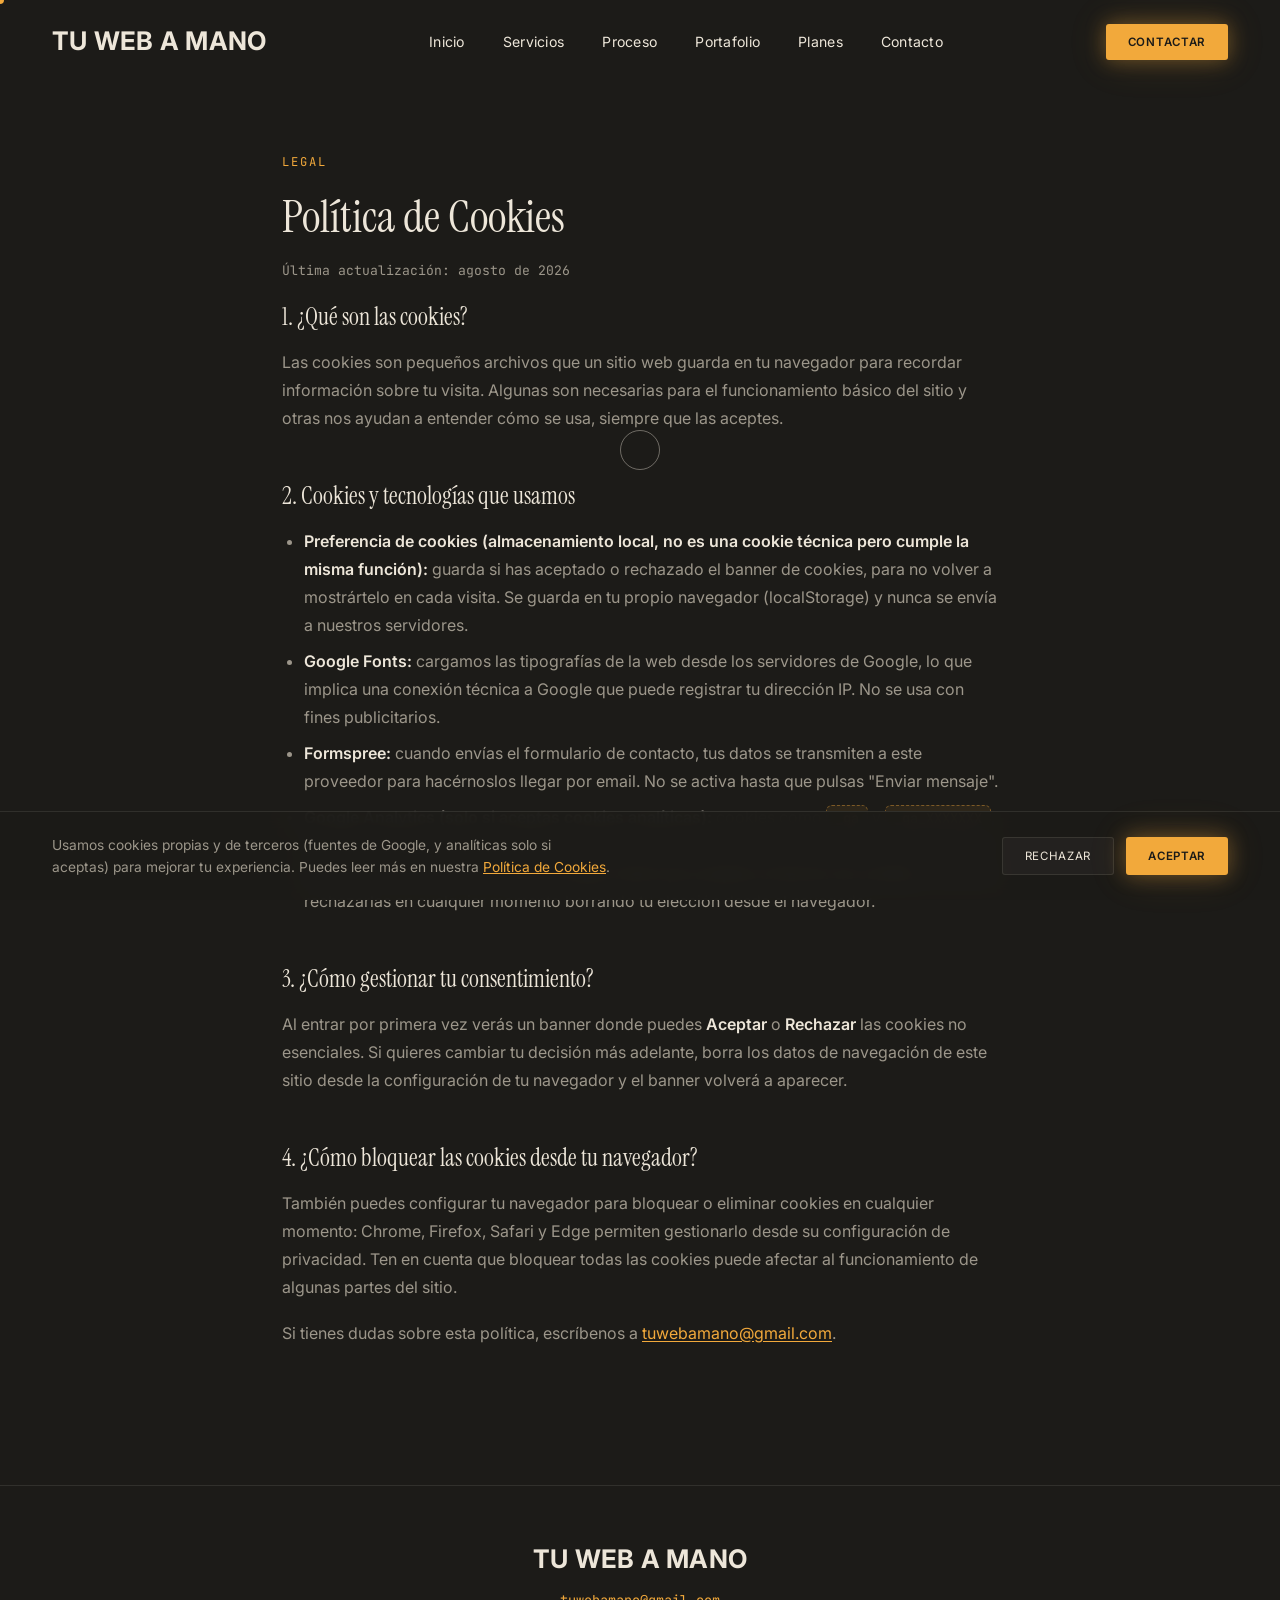
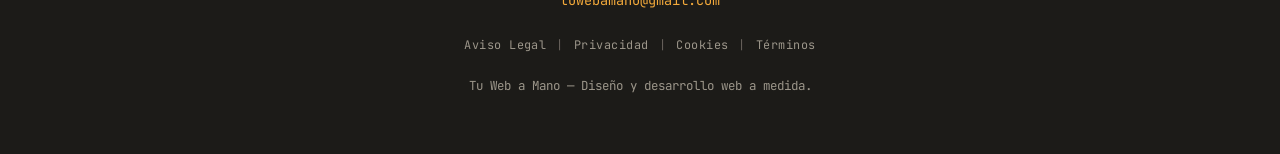
==== cookies.html @ dc3e2852 "Sitio inicial de Tu Web a Mano Landing de la empresa (servicios, planes, portafolio) más las páginas" ====
<!DOCTYPE html>
<html lang="es">
<head>
<meta charset="UTF-8" />
<meta name="viewport" content="width=device-width, initial-scale=1.0" />
<title>Política de Cookies — Tu Web a Mano</title>
<meta name="description" content="Qué cookies y tecnologías similares usa Tu Web a Mano, y cómo puedes gestionar tu consentimiento." />
<meta name="robots" content="noindex" />
<link rel="preconnect" href="https://fonts.googleapis.com" />
<link rel="preconnect" href="https://fonts.gstatic.com" crossorigin />
<link href="https://fonts.googleapis.com/css2?family=Instrument+Serif:ital@0;1&family=Inter:wght@300;400;500;600;700;800;900&family=JetBrains+Mono:wght@400;500&display=swap" rel="stylesheet" />
<link rel="stylesheet" href="style.css" />
</head>
<body>

<div class="cursor-dot" id="cursorDot" aria-hidden="true"></div>
<div class="cursor-ring" id="cursorRing" aria-hidden="true"></div>

<a class="skip-link" href="#main">Saltar al contenido</a>

<header class="navbar" id="navbar">
  <div class="container navbar-inner">
    <a href="index.html" class="logo" data-cursor-magnetic>Tu web a mano</a>

    <nav class="nav-links" id="navLinks">
      <a href="index.html#inicio" class="nav-link">Inicio</a>
      <a href="index.html#servicios" class="nav-link">Servicios</a>
      <a href="index.html#proceso" class="nav-link">Proceso</a>
      <a href="index.html#portfolio" class="nav-link">Portafolio</a>
      <a href="index.html#planes" class="nav-link">Planes</a>
      <a href="index.html#contacto" class="nav-link">Contacto</a>
      <a href="index.html#contacto" class="btn btn-primary btn-small nav-cta-mobile">Contactar</a>
    </nav>

    <a href="index.html#contacto" class="btn btn-primary btn-small nav-cta" data-cursor-magnetic>Contactar</a>

    <button class="menu-toggle" id="menuToggle" aria-label="Abrir menú" aria-expanded="false" aria-controls="navLinks">
      <span></span><span></span><span></span>
    </button>
  </div>
</header>

<main id="main">
  <section class="legal-page">
    <div class="container">
      <span class="legal-eyebrow mono">Legal</span>
      <h1 class="legal-title">Política de Cookies</h1>
      <p class="legal-updated mono">Última actualización: agosto de 2026</p>

      <h2>1. ¿Qué son las cookies?</h2>
      <p>Las cookies son pequeños archivos que un sitio web guarda en tu navegador para recordar información sobre tu visita. Algunas son necesarias para el funcionamiento básico del sitio y otras nos ayudan a entender cómo se usa, siempre que las aceptes.</p>

      <h2>2. Cookies y tecnologías que usamos</h2>
      <ul>
        <li><strong>Preferencia de cookies (almacenamiento local, no es una cookie técnica pero cumple la misma función):</strong> guarda si has aceptado o rechazado el banner de cookies, para no volver a mostrártelo en cada visita. Se guarda en tu propio navegador (localStorage) y nunca se envía a nuestros servidores.</li>
        <li><strong>Google Fonts:</strong> cargamos las tipografías de la web desde los servidores de Google, lo que implica una conexión técnica a Google que puede registrar tu dirección IP. No se usa con fines publicitarios.</li>
        <li><strong>Formspree:</strong> cuando envías el formulario de contacto, tus datos se transmiten a este proveedor para hacérnoslos llegar por email. No se activa hasta que pulsas "Enviar mensaje".</li>
        <li><strong>Google Analytics (solo si aceptas cookies analíticas):</strong> cookies como <span class="legal-placeholder">_ga</span> y <span class="legal-placeholder">_ga_XXXXXXX</span>, con una duración de hasta 2 años, que nos ayudan a entender cuántas visitas recibe la web y qué páginas interesan más. <strong>No se cargan hasta que aceptas el banner de cookies</strong>, y puedes rechazarlas en cualquier momento borrando tu elección desde el navegador.</li>
      </ul>

      <h2>3. ¿Cómo gestionar tu consentimiento?</h2>
      <p>Al entrar por primera vez verás un banner donde puedes <strong>Aceptar</strong> o <strong>Rechazar</strong> las cookies no esenciales. Si quieres cambiar tu decisión más adelante, borra los datos de navegación de este sitio desde la configuración de tu navegador y el banner volverá a aparecer.</p>

      <h2>4. ¿Cómo bloquear las cookies desde tu navegador?</h2>
      <p>También puedes configurar tu navegador para bloquear o eliminar cookies en cualquier momento: Chrome, Firefox, Safari y Edge permiten gestionarlo desde su configuración de privacidad. Ten en cuenta que bloquear todas las cookies puede afectar al funcionamiento de algunas partes del sitio.</p>

      <p>Si tienes dudas sobre esta política, escríbenos a <a href="mailto:tuwebamano@gmail.com">tuwebamano@gmail.com</a>.</p>
    </div>
  </section>
</main>

<footer class="site-footer">
  <div class="container footer-inner">
    <a href="index.html#inicio" class="logo logo-footer">Tu web a mano</a>
    <a href="mailto:tuwebamano@gmail.com" class="mono">tuwebamano@gmail.com</a>
    <nav class="footer-legal mono" aria-label="Legal">
      <a href="legal.html">Aviso Legal</a>
      <a href="privacidad.html">Privacidad</a>
      <a href="cookies.html">Cookies</a>
      <a href="terminos.html">Términos</a>
    </nav>
    <p class="footer-copy mono">Tu Web a Mano — Diseño y desarrollo web a medida.</p>
  </div>
</footer>

<div class="cookie-banner" id="cookieBanner" role="region" aria-label="Aviso de cookies" hidden>
  <div class="cookie-banner-inner">
    <p>Usamos cookies propias y de terceros (fuentes de Google, y analíticas solo si aceptas) para mejorar tu experiencia. Puedes leer más en nuestra <a href="cookies.html">Política de Cookies</a>.</p>
    <div class="cookie-banner-actions">
      <button type="button" class="btn btn-ghost btn-small" id="cookieReject">Rechazar</button>
      <button type="button" class="btn btn-primary btn-small" id="cookieAccept">Aceptar</button>
    </div>
  </div>
</div>

<button class="back-to-top" id="backToTop" aria-label="Volver arriba" data-cursor-magnetic>↑</button>

<script src="script.js"></script>
</body>
</html>
---- style.css ----
/* ============================================================
   TU WEB A MANO — Hoja de estilos
   Paleta de obra: asfalto/carbón oscuro + hueso crudo + acento ámbar de seguridad + óxido
   Tipografía: Archivo Black (título del hero) + Instrument Serif (resto de titulares) + Inter (cuerpo + logo) + JetBrains Mono (datos)
   ============================================================ */

:root {
  --navy: #1C1B18;
  --navy-2: #24221E;
  --navy-3: #2E2B25;
  --bone: #EDE6D9;
  --grey: #9C968A;
  --grey-dim: #66605A;
  --lime: #F2A93B;
  --lime-dim: #D89024;
  --blue: #C1502E;
  --line: rgba(237, 230, 217, 0.1);

  --ink: #17140F;
  --ink-grey: #3A3228;

  --font-display: 'Instrument Serif', Georgia, serif;
  --font-hero: 'Archivo Black', 'Inter', -apple-system, sans-serif;
  --font-sans: 'Inter', -apple-system, 'Segoe UI', sans-serif;
  --font-mono: 'JetBrains Mono', ui-monospace, 'SF Mono', Menlo, Consolas, monospace;

  --container-width: 1240px;
  --ease: cubic-bezier(0.22, 1, 0.36, 1);
  --nav-height: 84px;
}

.liquid-glass {
  background: rgba(237, 230, 217, 0.03);
  background-blend-mode: luminosity;
  backdrop-filter: blur(4px);
  -webkit-backdrop-filter: blur(4px);
  border: none;
  box-shadow: inset 0 1px 1px rgba(237, 230, 217, 0.1);
  position: relative;
  overflow: hidden;
}
.liquid-glass::before {
  content: '';
  position: absolute;
  inset: 0;
  border-radius: inherit;
  padding: 1.4px;
  background: linear-gradient(180deg,
    rgba(237,230,217,0.4) 0%, rgba(237,230,217,0.12) 20%,
    rgba(237,230,217,0) 40%, rgba(237,230,217,0) 60%,
    rgba(242,169,59,0.25) 80%, rgba(242,169,59,0.45) 100%);
  -webkit-mask: linear-gradient(#fff 0 0) content-box, linear-gradient(#fff 0 0);
  -webkit-mask-composite: xor;
  mask-composite: exclude;
  pointer-events: none;
}

.button-glow { box-shadow: 0 0 20px rgba(242,169,59,0.35), 0 0 40px rgba(242,169,59,0.15); }

html.lenis, html.lenis body { height: auto; }
.lenis.lenis-smooth { scroll-behavior: auto !important; }
.lenis.lenis-smooth [data-lenis-prevent] { overscroll-behavior: contain; }
.lenis.lenis-stopped { overflow: hidden; }
.lenis.lenis-scrolling iframe { pointer-events: none; }

*, *::before, *::after { box-sizing: border-box; }
html { scroll-behavior: smooth; background: var(--navy); }
body {
  margin: 0;
  font-family: var(--font-sans);
  color: var(--bone);
  background: var(--navy);
  overflow-x: hidden;
  -webkit-font-smoothing: antialiased;
}
img { max-width: 100%; display: block; }
a { color: inherit; text-decoration: none; }
button { font-family: inherit; cursor: pointer; background: none; border: none; color: inherit; padding: 0; }
h1, h2, h3, p { margin: 0; }
input, select, textarea { font-family: inherit; font-size: 1rem; }
.mono { font-family: var(--font-mono); }

.container { width: 100%; max-width: var(--container-width); margin: 0 auto; padding: 0 32px; }

.skip-link { position: absolute; left: -9999px; top: 0; background: var(--lime); color: var(--navy); padding: 12px 20px; z-index: 3000; }
.skip-link:focus { left: 16px; top: 16px; }

html.custom-cursor-active, html.custom-cursor-active a, html.custom-cursor-active button { cursor: none; }
.cursor-dot, .cursor-ring { position: fixed; top: 0; left: 0; z-index: 4000; pointer-events: none; border-radius: 50%; transform: translate(-50%, -50%); opacity: 0; transition: opacity 0.3s var(--ease); }
.cursor-dot { width: 8px; height: 8px; background: var(--lime); }
.cursor-ring { width: 40px; height: 40px; border: 1px solid rgba(237,230,217,0.4); transition: width 0.3s var(--ease), height 0.3s var(--ease), border-color 0.3s var(--ease), opacity 0.3s var(--ease), background-color 0.3s var(--ease); }
html.custom-cursor-active .cursor-dot, html.custom-cursor-active .cursor-ring { opacity: 1; }
.cursor-ring.is-magnetic { width: 70px; height: 70px; background: rgba(242,169,59,0.14); border-color: var(--lime); }

[data-reveal] { opacity: 0; transform: translateY(28px); transition: opacity 0.9s var(--ease), transform 0.9s var(--ease); }
[data-reveal].is-visible { opacity: 1; transform: translateY(0); }
[data-reveal-delay="1"] { transition-delay: 0.12s; }
[data-reveal-delay="2"] { transition-delay: 0.24s; }
[data-reveal-delay="3"] { transition-delay: 0.36s; }

.section-eyebrow { display: inline-block; font-size: 0.76rem; font-weight: 700; letter-spacing: 0.16em; text-transform: uppercase; color: var(--lime); margin-bottom: 18px; }
.section-title { font-family: var(--font-sans); font-weight: 800; font-size: clamp(2.1rem, 4.2vw, 3rem); line-height: 1.15; letter-spacing: -0.02em; }
.section-body { font-size: 1.02rem; line-height: 1.75; color: var(--grey); max-width: 46ch; margin-top: 18px; }
.section-header { max-width: 640px; margin-bottom: 60px; }

.btn { display: inline-flex; align-items: center; justify-content: center; gap: 8px; padding: 16px 34px; font-size: 0.82rem; letter-spacing: 0.06em; text-transform: uppercase; border-radius: 3px; transition: transform 0.5s var(--ease), background-color 0.4s var(--ease), color 0.4s var(--ease), border-color 0.4s var(--ease); white-space: nowrap; }
.btn-small { padding: 11px 22px; font-size: 0.72rem; }
.btn-primary { background: var(--lime); color: var(--navy); font-weight: 600; box-shadow: 0 0 20px rgba(242,169,59,0.35), 0 0 40px rgba(242,169,59,0.15); }
.btn-primary:hover { background: var(--bone); transform: translateY(-2px); }
.btn-outline { border: 1px solid rgba(23, 20, 15, 0.22); color: var(--ink); background: rgba(23, 20, 15, 0.05); backdrop-filter: blur(4px); -webkit-backdrop-filter: blur(4px); box-shadow: inset 0 1px 1px rgba(255, 255, 255, 0.6); }
.btn-outline:hover { border-color: var(--ink); transform: translateY(-2px); }
.btn-ghost { border: 1px solid var(--line); color: var(--bone); background: rgba(237, 230, 217, 0.04); }
.btn-ghost:hover { border-color: var(--bone); background: rgba(237, 230, 217, 0.08); transform: translateY(-2px); }

/* ============================================================
   NAVBAR
   ============================================================ */
.navbar { position: fixed; top: 0; left: 0; right: 0; z-index: 900; height: var(--nav-height); display: flex; align-items: center; background: transparent; transition: background-color 0.5s var(--ease), backdrop-filter 0.5s var(--ease), height 0.4s var(--ease), border-color 0.5s var(--ease); border-bottom: 1px solid transparent; }
.navbar.scrolled { height: 68px; background: rgba(28, 27, 24, 0.82); backdrop-filter: blur(14px); -webkit-backdrop-filter: blur(14px); border-color: var(--line); }
.navbar-inner { display: flex; align-items: center; justify-content: space-between; width: 100%; }
.logo { font-weight: 700; font-size: 1.6rem; letter-spacing: 0.01em; text-transform: uppercase; color: var(--bone); display: flex; flex-direction: column; line-height: 1.05; }
.logo span { color: var(--lime); font-size: 0.8em; }

.nav-links { display: flex; align-items: center; gap: 38px; }
.nav-link { font-size: 0.88rem; letter-spacing: 0.02em; color: var(--bone); position: relative; padding: 6px 0; }
.nav-link::after { content: ""; position: absolute; left: 0; bottom: 0; width: 0; height: 1px; background: var(--lime); transition: width 0.4s var(--ease); }
.nav-link:hover::after { width: 100%; }
.nav-cta-mobile { display: none; }

.menu-toggle { display: none; flex-direction: column; justify-content: center; gap: 6px; width: 32px; height: 32px; z-index: 1100; }
.menu-toggle span { display: block; width: 100%; height: 1.5px; background: var(--bone); transition: transform 0.4s var(--ease), opacity 0.3s var(--ease); }
.menu-toggle.active span:nth-child(1) { transform: translateY(7.5px) rotate(45deg); }
.menu-toggle.active span:nth-child(2) { opacity: 0; }
.menu-toggle.active span:nth-child(3) { transform: translateY(-7.5px) rotate(-45deg); }

/* ============================================================
   HERO
   ============================================================ */
.hero { position: relative; height: 100svh; min-height: 640px; display: flex; align-items: center; overflow: hidden; }
.hero-fallback-bg { position: absolute; inset: 0; z-index: 0; background: radial-gradient(circle at 72% 28%, #3A3226 0%, var(--navy) 65%); }
.hero-photo {
  position: absolute;
  inset: 0;
  z-index: 1;
  background-image: url('assets/images/hero-obra-web.png');
  background-size: cover;
  background-position: 80% center;
}
.hero-photo-blur {
  position: absolute;
  inset: 0;
  z-index: 2;
  backdrop-filter: blur(22px);
  -webkit-backdrop-filter: blur(22px);
  background: linear-gradient(90deg, rgba(231,225,210,0.92) 0%, rgba(231,225,210,0.76) 34%, rgba(231,225,210,0.32) 56%, rgba(231,225,210,0) 74%);
  -webkit-mask-image: linear-gradient(90deg, #000 0%, #000 42%, transparent 70%);
  mask-image: linear-gradient(90deg, #000 0%, #000 42%, transparent 70%);
}
.hero-vignette { position: absolute; inset: 0; z-index: 4; background: linear-gradient(180deg, rgba(28,27,24,0.4) 0%, rgba(28,27,24,0.08) 40%, rgba(28,27,24,0.78) 100%); }
.hero-content { position: relative; z-index: 5; max-width: 760px; margin: 0 0 0 clamp(0px, 6vw, 90px); }
.eyebrow { font-size: 0.8rem; letter-spacing: 0.2em; text-transform: uppercase; color: var(--blue); margin-bottom: 26px; }
.hero-title { font-family: var(--font-hero); font-weight: 400; font-size: clamp(2.5rem, 6.4vw, 4.9rem); line-height: 1.08; letter-spacing: -0.01em; color: var(--ink); }
.hero-subtitle { font-size: 1.12rem; line-height: 1.7; max-width: 46ch; color: var(--ink-grey); margin: 26px 0 40px; }
.hero-actions { display: flex; gap: 18px; flex-wrap: wrap; }

.scroll-hint { position: absolute; bottom: 36px; left: 50%; transform: translateX(-50%); z-index: 3; width: 30px; height: 46px; border: 1px solid rgba(237,230,217,0.35); border-radius: 20px; }
.scroll-hint span { display: block; width: 4px; height: 8px; margin: 8px auto 0; background: var(--lime); border-radius: 2px; animation: scrollHint 1.8s ease-in-out infinite; }
@keyframes scrollHint { 0% { transform: translateY(0); opacity: 1; } 100% { transform: translateY(16px); opacity: 0; } }

/* ============================================================
   MANIFIESTO — sección con gradiente y parallax (blobs)
   ============================================================ */
.manifesto {
  position: relative;
  height: 100svh;
  min-height: 560px;
  display: flex;
  align-items: center;
  justify-content: center;
  overflow: hidden;
  background: linear-gradient(180deg, #0D0B08 0%, #2A2118 22%, #6B4023 48%, #F2A93B 68%, #2A2118 88%, var(--navy) 100%);
}
.manifesto-glow {
  position: absolute;
  top: 0;
  left: 50%;
  width: min(1100px, 92vw);
  height: 320px;
  background: radial-gradient(ellipse at center, rgba(237,230,217,0.55) 0%, rgba(242,169,59,0.3) 40%, rgba(193,80,46,0.15) 68%, transparent 100%);
  filter: blur(50px);
  z-index: 1;
  pointer-events: none;
  will-change: transform;
  transform: translate3d(-50%, 120px, 0);
}
.manifesto-blob {
  position: absolute;
  z-index: 2;
  width: 480px;
  height: 480px;
  border-radius: 42% 58% 65% 35% / 45% 40% 60% 55%;
  filter: blur(8px);
  pointer-events: none;
  will-change: transform, opacity;
  opacity: 0;
}
.manifesto-blob--left {
  left: -140px;
  bottom: 6%;
  background: radial-gradient(circle at 35% 30%, rgba(242,169,59,0.5), rgba(28,27,24,0) 70%);
  transform: translate3d(-200px, 0, 0);
}
.manifesto-blob--right {
  right: -140px;
  bottom: 12%;
  background: radial-gradient(circle at 65% 35%, rgba(193,80,46,0.45), rgba(28,27,24,0) 70%);
  transform: translate3d(200px, 0, 0);
}
.manifesto-content { position: relative; z-index: 4; text-align: center; max-width: 860px; padding: 0 24px; }
.manifesto-quote { color: var(--bone); font-style: italic; font-size: clamp(1.3rem, 3.2vw, 2.6rem); line-height: 1.5; }
.manifesto-attribution { margin-top: 28px; color: rgba(237,230,217,0.8); font-size: 0.9rem; letter-spacing: 0.08em; }

@media (max-width: 720px) {
  .manifesto-blob { display: none; }
}

/* ============================================================
   SERVICIOS
   ============================================================ */
.services { position: relative; padding: 150px 0; background: var(--navy); overflow: hidden; }
.services .container { position: relative; z-index: 1; }
.services-grid { display: grid; grid-template-columns: repeat(4, 1fr); gap: 22px; perspective: 1400px; }
.service-card { position: relative; padding: 32px 26px; border-radius: 6px; border: 1px solid var(--line); transform-style: preserve-3d; will-change: transform; transition: transform 0.35s var(--ease), border-color 0.35s var(--ease); }
.service-card:hover { border-color: rgba(242,169,59,0.45); }
.section-canvas { position: absolute; inset: 0; width: 100%; height: 100%; z-index: 0; opacity: 0.55; pointer-events: none; }
.service-icon { display: block; width: 30px; height: 30px; color: var(--lime); margin-bottom: 20px; }
.service-card h3 { font-family: var(--font-sans); font-size: 1.2rem; font-weight: 700; letter-spacing: -0.01em; margin-bottom: 12px; }
.service-card p { font-size: 0.92rem; line-height: 1.6; color: var(--grey); }

/* ============================================================
   PROCESO
   ============================================================ */
.process { position: relative; padding: 150px 0; background: var(--navy-2); overflow: hidden; }
.process .container { position: relative; z-index: 1; }
.process-line { position: relative; display: grid; grid-template-columns: repeat(4, 1fr); gap: 40px; padding-top: 50px; }
.process-line-track, .process-line-fill { position: absolute; top: 0; left: 0; height: 2px; width: 100%; }
.process-line-track { background: var(--line); }
.process-line-fill { background: var(--lime); width: 0%; transition: width 0.2s linear; }
.process-number { font-family: var(--font-display); font-style: italic; font-weight: 400; font-size: 1.9rem; color: var(--blue); display: block; margin-bottom: 16px; }
.process-item h3 { font-family: var(--font-sans); font-size: 1.15rem; font-weight: 700; letter-spacing: -0.01em; margin-bottom: 10px; }
.process-item p { color: var(--grey); line-height: 1.6; font-size: 0.92rem; }

/* ============================================================
   PORTFOLIO — carrusel cilíndrico, se gira con el scroll
   ============================================================ */
.portfolio { padding: 150px 0 60px; background: var(--navy); }
.portfolio-stage { position: relative; height: 400px; perspective: 1800px; display: flex; align-items: center; justify-content: center; touch-action: pan-y; user-select: none; overflow: hidden; }
.portfolio-stage:focus-visible { outline: 2px solid var(--lime); outline-offset: -2px; }
.portfolio-track { position: relative; width: 100%; height: 100%; transform-style: preserve-3d; }

.portfolio-nav {
  position: absolute;
  top: 50%;
  z-index: 200;
  width: 46px;
  height: 46px;
  display: flex;
  align-items: center;
  justify-content: center;
  border-radius: 50%;
  border: 1px solid var(--line);
  background: rgba(28, 27, 24, 0.55);
  backdrop-filter: blur(6px);
  -webkit-backdrop-filter: blur(6px);
  color: var(--bone);
  font-size: 1.6rem;
  line-height: 1;
  transition: border-color 0.3s var(--ease), background-color 0.3s var(--ease), transform 0.3s var(--ease);
}
.portfolio-nav:hover { border-color: var(--lime); background: rgba(28, 27, 24, 0.8); }
.portfolio-nav:focus-visible { outline: 2px solid var(--lime); outline-offset: 2px; }
.portfolio-nav--prev { left: 18px; transform: translateY(-50%); }
.portfolio-nav--next { right: 18px; transform: translateY(-50%); }
.portfolio-nav--prev:hover { transform: translateY(-50%) translateX(-2px); }
.portfolio-nav--next:hover { transform: translateY(-50%) translateX(2px); }

@media (max-width: 720px) {
  .portfolio-nav { width: 40px; height: 40px; font-size: 1.3rem; }
  .portfolio-nav--prev { left: 6px; }
  .portfolio-nav--next { right: 6px; }
}
.portfolio-card {
  position: absolute; top: 50%; left: 50%;
  width: 360px; height: 280px;
  margin: -140px 0 0 -180px;
  border-radius: 8px; overflow: hidden;
  border: 1px solid var(--line);
  background: var(--navy-2);
  will-change: transform, opacity;
  transition: filter 0.3s var(--ease);
}
.portfolio-media { display: block; width: 100%; height: 205px; overflow: hidden; background: var(--navy-3); cursor: pointer; }
.portfolio-media img { width: 100%; height: 100%; object-fit: cover; object-position: top; pointer-events: none; transition: transform 0.6s var(--ease); }
.portfolio-media:hover img { transform: scale(1.14); }
.portfolio-media--empty { display: flex; align-items: center; justify-content: center; border-bottom: 1px dashed var(--line); cursor: default; }
.portfolio-card--empty .portfolio-media { border: 1px dashed var(--line); background: transparent; }
.portfolio-plus { font-family: var(--font-display); font-size: 2.4rem; color: var(--grey-dim); }
.portfolio-info { padding: 16px 20px; }
.portfolio-info h3 { font-family: var(--font-sans); font-size: 1.05rem; font-weight: 700; letter-spacing: -0.01em; }
.portfolio-info p { color: var(--blue); font-size: 0.72rem; margin-top: 6px; letter-spacing: 0.04em; }
.portfolio-card--empty .portfolio-info p { color: var(--grey-dim); }

/* ============================================================
   PLANES — paneles neonizados
   ============================================================ */
.plans { padding: 150px 0; background: var(--navy-2); }
.plans-grid { display: grid; grid-template-columns: repeat(3, 1fr); gap: 30px; align-items: stretch; }

.plan-card {
  position: relative;
  display: flex;
  flex-direction: column;
  align-items: center;
  text-align: center;
  padding: 48px 32px 36px;
  border-radius: 10px;
  border: 1px solid var(--line);
  background: var(--navy-3);
  box-shadow: 0 0 24px rgba(242, 169, 59, 0.1), 0 0 60px rgba(242, 169, 59, 0.04), inset 0 1px 1px rgba(237, 230, 217, 0.05);
  transition: transform 0.4s var(--ease), box-shadow 0.4s var(--ease), border-color 0.4s var(--ease);
}
.plan-card:hover { transform: translateY(-6px); border-color: rgba(242, 169, 59, 0.4); box-shadow: 0 0 30px rgba(242, 169, 59, 0.25), 0 0 70px rgba(242, 169, 59, 0.1), inset 0 1px 1px rgba(237, 230, 217, 0.08); }

.plan-card--featured {
  border-color: rgba(242, 169, 59, 0.55);
  box-shadow: 0 0 40px rgba(242, 169, 59, 0.35), 0 0 90px rgba(242, 169, 59, 0.15), inset 0 1px 1px rgba(237, 230, 217, 0.08);
  animation: neonPulse 3.2s ease-in-out infinite;
  z-index: 1;
}
.plan-card--featured:hover { transform: translateY(-6px) scale(1.02); }
@keyframes neonPulse {
  0%, 100% { box-shadow: 0 0 40px rgba(242, 169, 59, 0.35), 0 0 90px rgba(242, 169, 59, 0.15), inset 0 1px 1px rgba(237, 230, 217, 0.08); }
  50% { box-shadow: 0 0 55px rgba(242, 169, 59, 0.55), 0 0 110px rgba(242, 169, 59, 0.25), inset 0 1px 1px rgba(237, 230, 217, 0.1); }
}

.plan-badge { position: absolute; top: -13px; left: 50%; transform: translateX(-50%); background: var(--lime); color: var(--navy); font-size: 0.68rem; font-weight: 600; letter-spacing: 0.08em; text-transform: uppercase; padding: 6px 16px; border-radius: 20px; box-shadow: 0 0 20px rgba(242, 169, 59, 0.5); }

.plan-price { font-family: var(--font-display); font-size: clamp(2.6rem, 4.4vw, 3.4rem); font-weight: 400; color: var(--bone); line-height: 1; }
.plan-price-from { display: block; font-family: var(--font-sans); font-size: 0.78rem; letter-spacing: 0.04em; color: var(--grey); margin-bottom: 6px; }
.plan-price-currency { font-size: 0.42em; vertical-align: top; margin-right: 2px; color: var(--lime); }
.plan-price-suffix { display: block; font-family: var(--font-sans); font-size: 0.78rem; letter-spacing: 0.04em; color: var(--grey); margin-top: 10px; }
.plan-price-monthly { font-family: var(--font-sans); font-size: 0.9rem; font-weight: 700; color: var(--lime); margin-top: 10px; }
.plan-price-monthly span { display: block; font-size: 0.72rem; font-weight: 400; letter-spacing: 0.04em; color: var(--grey); margin-top: 2px; }

.plan-name { font-family: var(--font-sans); font-weight: 800; letter-spacing: -0.01em; font-size: 1.6rem; margin: 18px 0 30px; }

.plan-features { list-style: none; margin: 0 0 36px; padding: 0; display: flex; flex-direction: column; gap: 14px; text-align: left; width: 100%; }
.plan-features li { position: relative; padding-left: 26px; font-size: 0.92rem; line-height: 1.5; color: var(--grey); }
.plan-features li::before { content: '◆'; position: absolute; left: 0; top: 0; color: var(--lime); font-size: 0.7rem; }

.plan-cta { width: 100%; margin-top: auto; }

@media (max-width: 960px) {
  .plans-grid { grid-template-columns: 1fr; max-width: 420px; margin: 0 auto; }
  .plan-card--featured { transform: none; }
}

/* ============================================================
   CONTACTO
   ============================================================ */
.contact { padding: 150px 0; background: var(--navy-2); }
.contact-grid { display: grid; grid-template-columns: 0.8fr 1.2fr; gap: 90px; }
.contact-email { display: inline-block; margin-top: 30px; font-size: 1.05rem; color: var(--lime); border-bottom: 1px solid transparent; transition: border-color 0.3s var(--ease); }
.contact-email:hover { border-color: var(--lime); }
.contact-form { display: flex; flex-direction: column; gap: 22px; }
.form-row { display: grid; grid-template-columns: 1fr 1fr; gap: 22px; }
.form-field { display: flex; flex-direction: column; gap: 8px; position: relative; }
.form-field label { font-size: 0.76rem; letter-spacing: 0.06em; text-transform: uppercase; color: var(--grey); }
.form-field input, .form-field select, .form-field textarea { border: none; border-bottom: 1px solid var(--line); background: transparent; padding: 10px 2px; color: var(--bone); transition: border-color 0.3s var(--ease); }
.form-field select option { background: var(--navy-2); color: var(--bone); }
.form-field input:focus, .form-field select:focus, .form-field textarea:focus { outline: none; border-color: var(--lime); }
.form-field textarea { resize: vertical; min-height: 90px; }
.form-field.has-error input, .form-field.has-error select, .form-field.has-error textarea { border-color: #FF6A5A; }
.form-error { font-size: 0.74rem; color: #FF6A5A; min-height: 14px; }

.btn-submit { position: relative; margin-top: 8px; align-self: flex-start; }
.btn-submit .btn-spinner { display: none; width: 16px; height: 16px; border: 2px solid rgba(28,27,24,0.3); border-top-color: var(--navy); border-radius: 50%; animation: spin 0.7s linear infinite; }
.btn-submit.is-loading .btn-label { opacity: 0.6; }
.btn-submit.is-loading .btn-spinner { display: inline-block; }
.btn-submit:disabled { cursor: default; }
@keyframes spin { to { transform: rotate(360deg); } }

.form-status { font-size: 0.88rem; min-height: 20px; }
.form-status.success { color: var(--lime); }
.form-status.error { color: #FF6A5A; }

/* ============================================================
   FOOTER
   ============================================================ */
.site-footer { background: var(--navy); border-top: 1px solid var(--line); padding: 60px 0; text-align: center; }
.footer-inner { display: flex; flex-direction: column; align-items: center; gap: 10px; }
.logo-footer { margin-bottom: 8px; }
.site-footer a.mono { color: var(--lime); font-size: 0.85rem; }
.footer-legal { display: flex; flex-wrap: wrap; justify-content: center; align-items: center; gap: 10px; margin-top: 18px; }
.footer-legal a { color: var(--grey); font-size: 0.74rem; letter-spacing: 0.04em; transition: color 0.3s var(--ease); }
.footer-legal a:hover { color: var(--bone); }
.footer-legal a:not(:last-child)::after { content: '|'; margin-left: 10px; color: var(--grey-dim); }
.footer-copy { color: var(--grey); margin-top: 14px; font-size: 0.78rem; }

.back-to-top { position: fixed; right: 28px; bottom: 28px; width: 46px; height: 46px; border-radius: 50%; background: var(--lime); color: var(--navy); font-size: 1.1rem; z-index: 850; opacity: 0; visibility: hidden; transform: translateY(10px); transition: opacity 0.4s var(--ease), transform 0.4s var(--ease), visibility 0.4s var(--ease); }
.back-to-top.visible { opacity: 1; visibility: visible; transform: translateY(0); }

/* ============================================================
   COOKIE BANNER
   ============================================================ */
.cookie-banner { position: fixed; left: 0; right: 0; bottom: 0; z-index: 3500; background: rgba(28, 27, 24, 0.97); backdrop-filter: blur(10px); -webkit-backdrop-filter: blur(10px); border-top: 1px solid var(--line); transform: translateY(100%); transition: transform 0.5s var(--ease); }
.cookie-banner.is-visible { transform: translateY(0); }
.cookie-banner-inner { max-width: var(--container-width); margin: 0 auto; padding: 22px 32px; display: flex; flex-wrap: wrap; align-items: center; justify-content: space-between; gap: 18px; }
.cookie-banner-inner p { color: var(--grey); font-size: 0.86rem; line-height: 1.6; max-width: 62ch; margin: 0; }
.cookie-banner-inner a { color: var(--lime); text-decoration: underline; }
.cookie-banner-actions { display: flex; gap: 12px; flex-shrink: 0; }

@media (max-width: 720px) {
  .cookie-banner-inner { padding: 18px 22px; flex-direction: column; align-items: stretch; }
  .cookie-banner-actions { justify-content: stretch; }
  .cookie-banner-actions .btn { flex: 1; }
}

/* ============================================================
   RESPONSIVE
   ============================================================ */
@media (max-width: 960px) {
  .contact-grid { grid-template-columns: 1fr; }
  .services-grid { grid-template-columns: repeat(2, 1fr); }
  .process-line { grid-template-columns: 1fr 1fr; gap: 48px; }
  .portfolio-card { width: 275px; height: 245px; margin: -123px 0 0 -138px; }
  .portfolio-media { height: 155px; }
}

@media (max-width: 720px) {
  :root { --nav-height: 72px; }
  .container { padding: 0 22px; }
  html.custom-cursor-active, html.custom-cursor-active a, html.custom-cursor-active button { cursor: auto; }
  .cursor-dot, .cursor-ring { display: none; }

  .nav-links { position: fixed; inset: 0; flex-direction: column; justify-content: center; gap: 34px; background: var(--navy); transform: translateX(100%); transition: transform 0.5s var(--ease); }
  .nav-links.open { transform: translateX(0); }
  .nav-link { font-size: 1.3rem; }
  .nav-cta { display: none; }
  .nav-cta-mobile { display: inline-flex; margin-top: 10px; }
  .menu-toggle { display: flex; }

  .hero-content { max-width: 100%; margin-left: 0; }
  .hero-photo { background-position: 68% center; }
  .hero-photo-blur {
    background: linear-gradient(180deg, rgba(231,225,210,0.94) 0%, rgba(231,225,210,0.78) 46%, rgba(231,225,210,0.34) 68%, rgba(231,225,210,0) 88%);
    -webkit-mask-image: linear-gradient(180deg, #000 0%, #000 52%, transparent 82%);
    mask-image: linear-gradient(180deg, #000 0%, #000 52%, transparent 82%);
  }

  .services, .process, .portfolio, .plans, .contact { padding: 90px 0; }
  .services-grid { grid-template-columns: 1fr; }
  .process-line { grid-template-columns: 1fr; gap: 48px; }
  .process-line-track, .process-line-fill { width: 2px; height: 100%; top: 0; left: 0; }
  .form-row { grid-template-columns: 1fr; }

  .portfolio-stage { height: 350px; }
  .portfolio-card { width: 225px; height: 220px; margin: -110px 0 0 -113px; }
  .portfolio-media { height: 130px; }
}

@media (prefers-reduced-motion: reduce) {
  html { scroll-behavior: auto; }
  *, *::before, *::after { animation-duration: 0.001ms !important; animation-iteration-count: 1 !important; transition-duration: 0.001ms !important; }
  [data-reveal] { opacity: 1; transform: none; }
  .cursor-dot, .cursor-ring { display: none; }
}

/* ============================================================
   PÁGINAS LEGALES
   ============================================================ */
.legal-page { padding: calc(var(--nav-height) + 70px) 0 120px; background: var(--navy); min-height: 100vh; }
.legal-page .container { max-width: 780px; }
.legal-eyebrow { display: block; font-size: 0.76rem; letter-spacing: 0.16em; text-transform: uppercase; color: var(--lime); margin-bottom: 18px; }
.legal-title { font-family: var(--font-display); font-weight: 400; font-size: clamp(2rem, 4vw, 2.8rem); margin-bottom: 14px; }
.legal-updated { color: var(--grey); font-size: 0.82rem; margin-bottom: 56px; }
.legal-page h2 { font-family: var(--font-display); font-weight: 400; font-size: 1.5rem; margin: 48px 0 16px; }
.legal-page h2:first-of-type { margin-top: 0; }
.legal-page p { color: var(--grey); line-height: 1.75; margin-bottom: 18px; }
.legal-page ul { color: var(--grey); line-height: 1.75; margin: 0 0 18px; padding-left: 22px; }
.legal-page li { margin-bottom: 8px; }
.legal-page a { color: var(--lime); text-decoration: underline; text-underline-offset: 2px; }
.legal-page strong { color: var(--bone); font-weight: 600; }
.legal-placeholder { background: rgba(242, 169, 59, 0.08); border: 1px dashed rgba(242, 169, 59, 0.4); border-radius: 6px; padding: 3px 8px; color: var(--lime); font-family: var(--font-mono); font-size: 0.85em; }
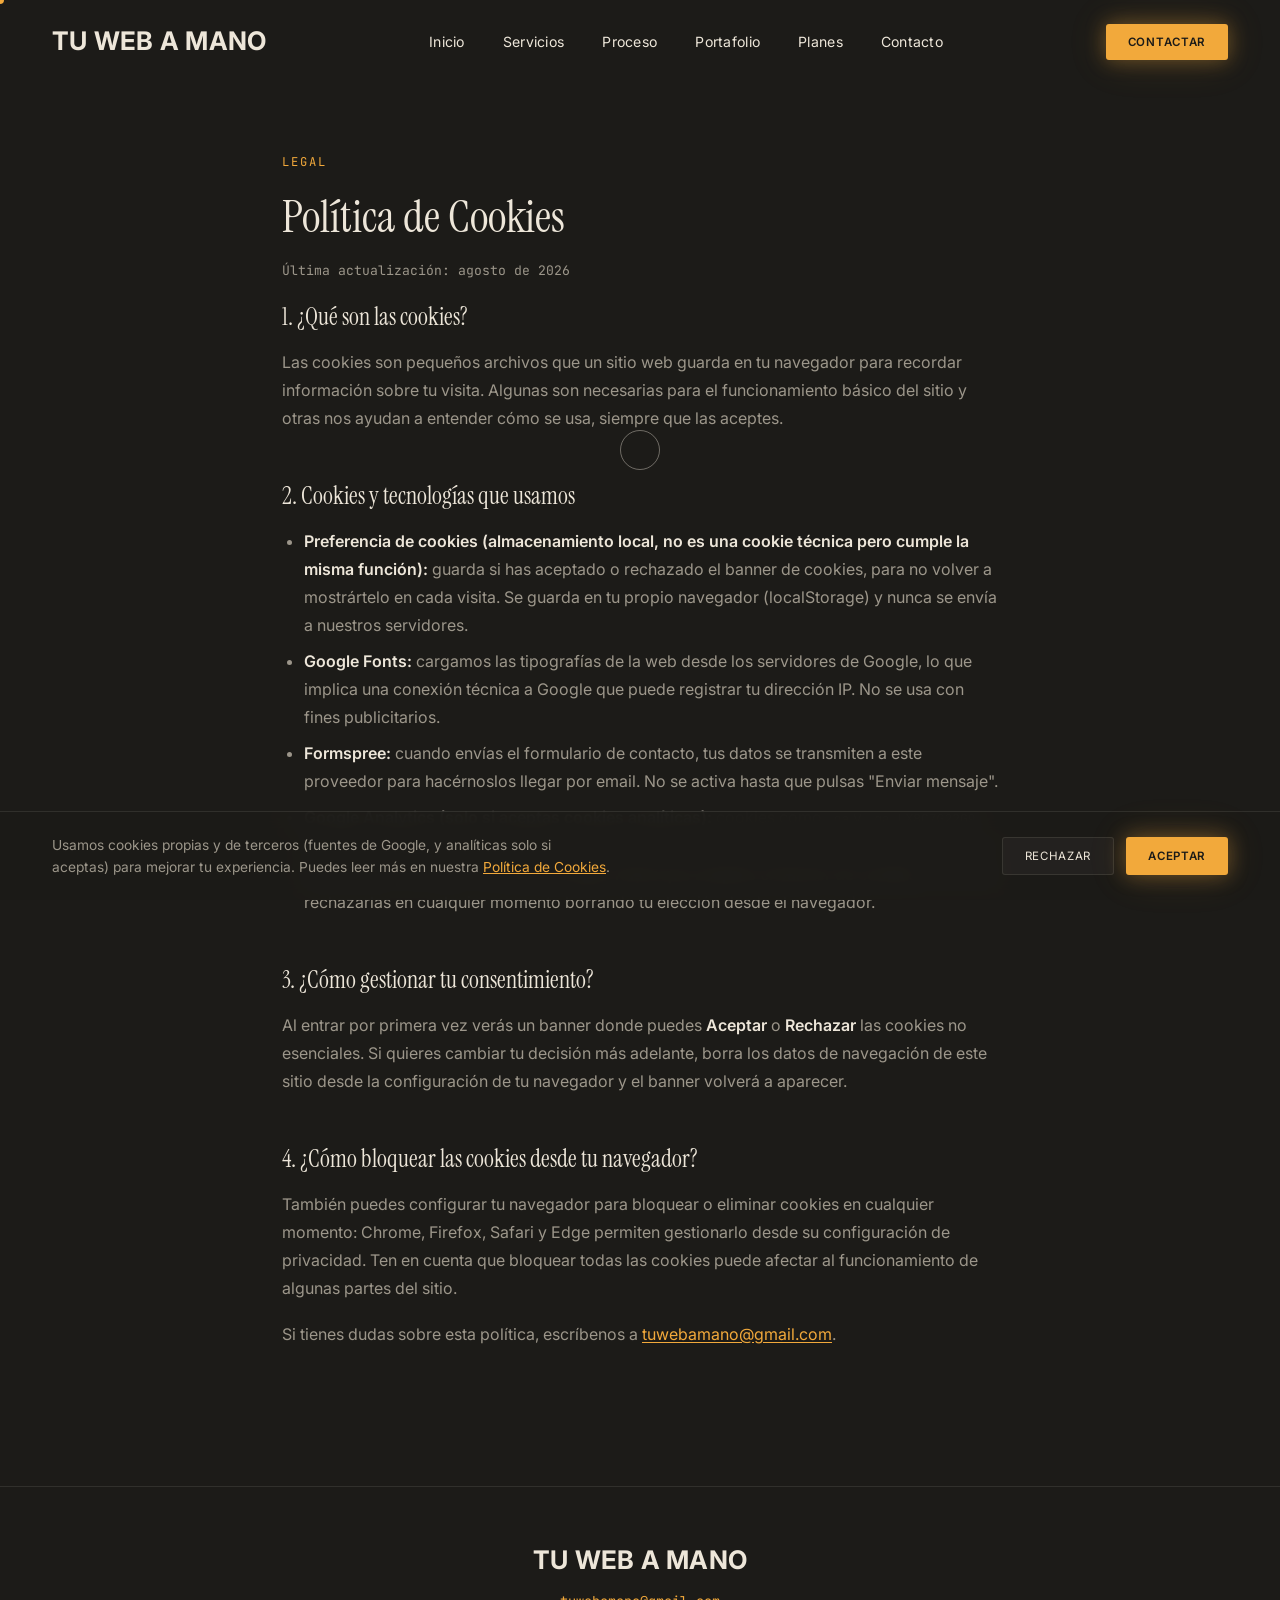
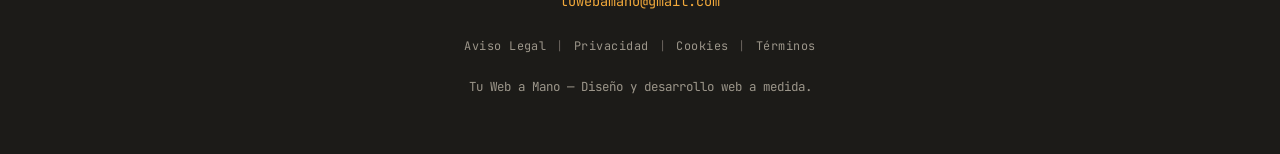
==== commit 35c8cc48: "Añade botón flotante de WhatsApp, activa Google Analytics, completa datos legales y ajusta selector " ====
--- a/cookies.html
+++ b/cookies.html
@@ -55,7 +55,7 @@
         <li><strong>Preferencia de cookies (almacenamiento local, no es una cookie técnica pero cumple la misma función):</strong> guarda si has aceptado o rechazado el banner de cookies, para no volver a mostrártelo en cada visita. Se guarda en tu propio navegador (localStorage) y nunca se envía a nuestros servidores.</li>
         <li><strong>Google Fonts:</strong> cargamos las tipografías de la web desde los servidores de Google, lo que implica una conexión técnica a Google que puede registrar tu dirección IP. No se usa con fines publicitarios.</li>
         <li><strong>Formspree:</strong> cuando envías el formulario de contacto, tus datos se transmiten a este proveedor para hacérnoslos llegar por email. No se activa hasta que pulsas "Enviar mensaje".</li>
-        <li><strong>Google Analytics (solo si aceptas cookies analíticas):</strong> cookies como <span class="legal-placeholder">_ga</span> y <span class="legal-placeholder">_ga_XXXXXXX</span>, con una duración de hasta 2 años, que nos ayudan a entender cuántas visitas recibe la web y qué páginas interesan más. <strong>No se cargan hasta que aceptas el banner de cookies</strong>, y puedes rechazarlas en cualquier momento borrando tu elección desde el navegador.</li>
+        <li><strong>Google Analytics (solo si aceptas cookies analíticas):</strong> cookies como <code>_ga</code> y <code>_ga_LX8C7G22G9</code>, con una duración de hasta 2 años, que nos ayudan a entender cuántas visitas recibe la web y qué páginas interesan más. <strong>No se cargan hasta que aceptas el banner de cookies</strong>, y puedes rechazarlas en cualquier momento borrando tu elección desde el navegador.</li>
       </ul>
 
       <h2>3. ¿Cómo gestionar tu consentimiento?</h2>
--- a/style.css
+++ b/style.css
@@ -410,6 +410,16 @@
 .back-to-top { position: fixed; right: 28px; bottom: 28px; width: 46px; height: 46px; border-radius: 50%; background: var(--lime); color: var(--navy); font-size: 1.1rem; z-index: 850; opacity: 0; visibility: hidden; transform: translateY(10px); transition: opacity 0.4s var(--ease), transform 0.4s var(--ease), visibility 0.4s var(--ease); }
 .back-to-top.visible { opacity: 1; visibility: visible; transform: translateY(0); }
 
+.whatsapp-float { position: fixed; left: 28px; bottom: 28px; width: 58px; height: 58px; border-radius: 50%; background: #25D366; color: #fff; display: flex; align-items: center; justify-content: center; box-shadow: 0 8px 24px rgba(37, 211, 102, 0.4); z-index: 850; transition: transform 0.3s var(--ease), box-shadow 0.3s var(--ease); }
+.whatsapp-float svg { width: 30px; height: 30px; }
+.whatsapp-float:hover { transform: scale(1.08); box-shadow: 0 10px 30px rgba(37, 211, 102, 0.55); }
+.whatsapp-float::before { content: ''; position: absolute; inset: 0; border-radius: 50%; background: #25D366; opacity: 0.55; animation: whatsapp-pulse 2.2s ease-out infinite; z-index: -1; }
+
+@keyframes whatsapp-pulse {
+  0% { transform: scale(1); opacity: 0.55; }
+  100% { transform: scale(1.7); opacity: 0; }
+}
+
 /* ============================================================
    COOKIE BANNER
    ============================================================ */
@@ -474,6 +484,13 @@
   *, *::before, *::after { animation-duration: 0.001ms !important; animation-iteration-count: 1 !important; transition-duration: 0.001ms !important; }
   [data-reveal] { opacity: 1; transform: none; }
   .cursor-dot, .cursor-ring { display: none; }
+  .whatsapp-float::before { display: none; }
+}
+
+@media (max-width: 720px) {
+  .whatsapp-float { left: 18px; bottom: 18px; width: 52px; height: 52px; }
+  .whatsapp-float svg { width: 26px; height: 26px; }
+  .back-to-top { right: 18px; bottom: 18px; }
 }
 
 /* ============================================================
